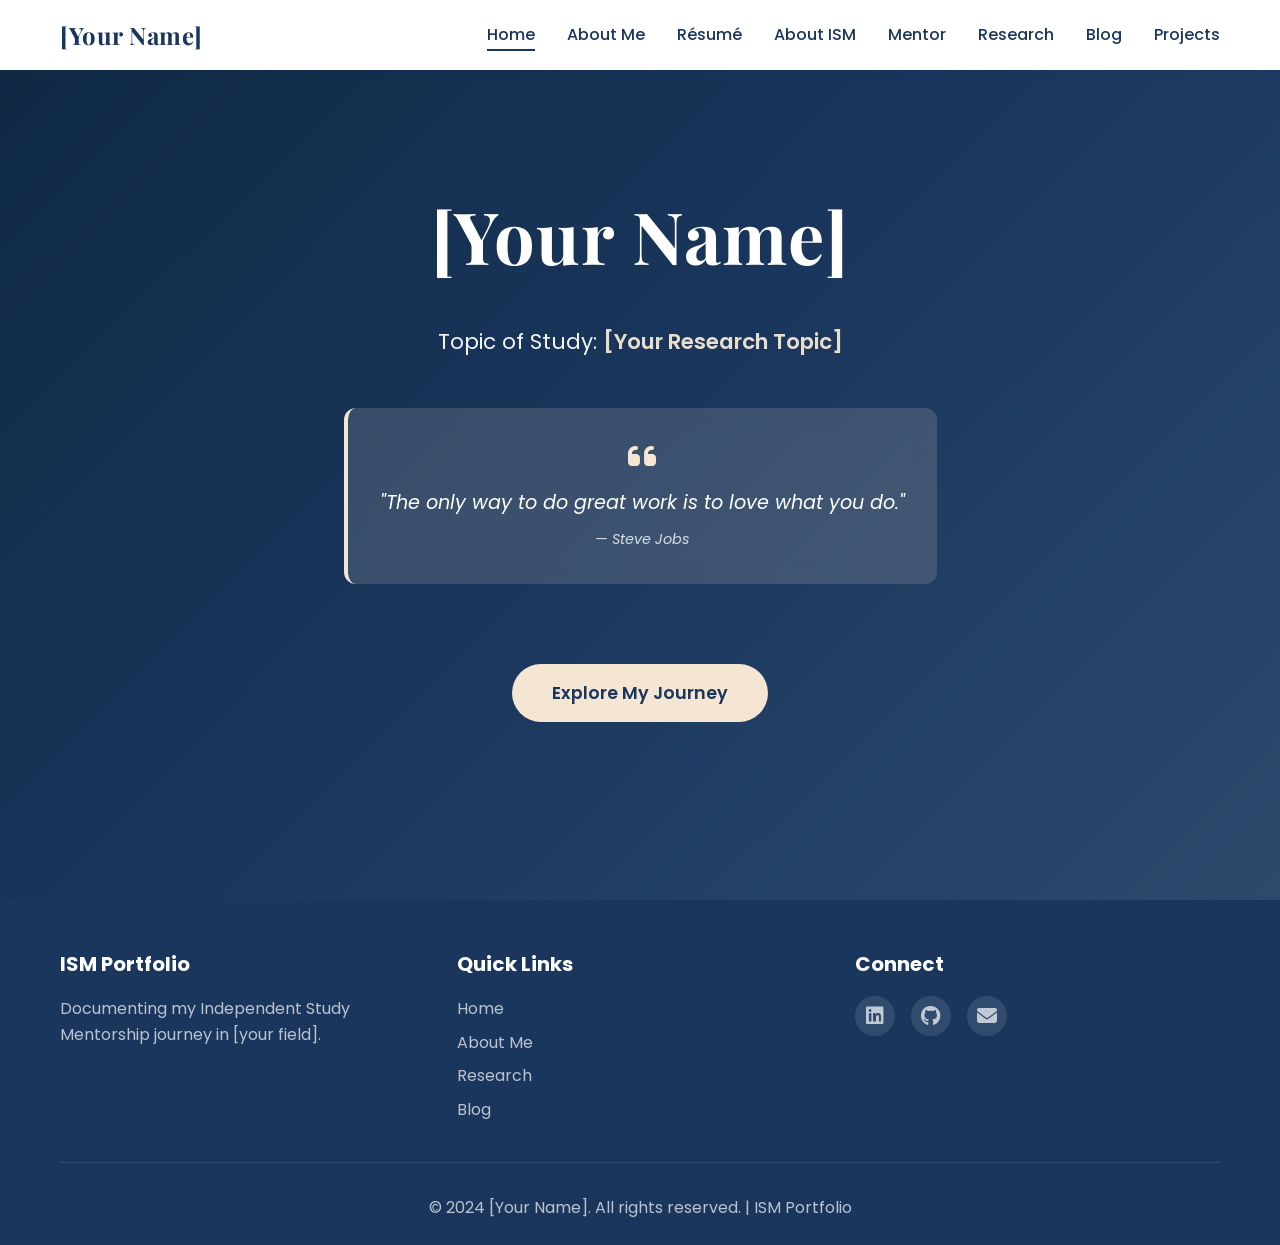
==== index.html @ ca0c2401 "Initial commit: ISM Portfolio website with multi-page navigation - 8 separate HTML pages (Home, Abou" ====
<!DOCTYPE html>
<html lang="en">
<head>
    <meta charset="UTF-8">
    <meta name="viewport" content="width=device-width, initial-scale=1.0">
    <title>Home | [Your Name]</title>
    <link rel="stylesheet" href="css/styles.css">
    <link rel="stylesheet" href="https://cdnjs.cloudflare.com/ajax/libs/font-awesome/6.4.0/css/all.min.css">
    <link href="https://fonts.googleapis.com/css2?family=Poppins:wght@300;400;500;600;700&family=Playfair+Display:wght@700&display=swap" rel="stylesheet">
</head>
<body>
    <!-- Navigation -->
    <nav class="navbar" id="navbar">
        <div class="nav-container">
            <div class="nav-brand">
                <a href="index.html" class="brand-name">[Your Name]</a>
            </div>
            <ul class="nav-menu" id="navMenu">
                <li><a href="index.html" class="nav-link active">Home</a></li>
                <li><a href="about.html" class="nav-link">About Me</a></li>
                <li><a href="resume.html" class="nav-link">Résumé</a></li>
                <li><a href="ism.html" class="nav-link">About ISM</a></li>
                <li><a href="mentor.html" class="nav-link">Mentor</a></li>
                <li><a href="research.html" class="nav-link">Research</a></li>
                <li><a href="blog.html" class="nav-link">Blog</a></li>
                <li><a href="projects.html" class="nav-link">Projects</a></li>
            </ul>
            <div class="hamburger" id="hamburger">
                <span></span>
                <span></span>
                <span></span>
            </div>
        </div>
    </nav>

    <!-- HOME Section -->
    <section id="home" class="section hero-section">
        <div class="container">
            <div class="hero-content">
                <h1 class="hero-title">[Your Name]</h1>
                <p class="hero-topic">Topic of Study: <span class="highlight">[Your Research Topic]</span></p>
                <blockquote class="hero-quote">
                    <i class="fas fa-quote-left quote-icon"></i>
                    <p>"The only way to do great work is to love what you do."</p>
                    <cite>— Steve Jobs</cite>
                </blockquote>
                <a href="about.html" class="cta-button">Explore My Journey</a>
            </div>
        </div>
    </section>

    <!-- Footer -->
    <footer class="footer">
        <div class="container">
            <div class="footer-content">
                <div class="footer-section">
                    <h4>ISM Portfolio</h4>
                    <p>Documenting my Independent Study Mentorship journey in [your field].</p>
                </div>
                <div class="footer-section">
                    <h4>Quick Links</h4>
                    <ul>
                        <li><a href="index.html">Home</a></li>
                        <li><a href="about.html">About Me</a></li>
                        <li><a href="research.html">Research</a></li>
                        <li><a href="blog.html">Blog</a></li>
                    </ul>
                </div>
                <div class="footer-section">
                    <h4>Connect</h4>
                    <div class="social-links">
                        <a href="#"><i class="fab fa-linkedin"></i></a>
                        <a href="#"><i class="fab fa-github"></i></a>
                        <a href="mailto:your.email@example.com"><i class="fas fa-envelope"></i></a>
                    </div>
                </div>
            </div>
            <div class="footer-bottom">
                <p>&copy; 2024 [Your Name]. All rights reserved. | ISM Portfolio</p>
            </div>
        </div>
    </footer>

    <script src="js/main.js"></script>
</body>
</html>
---- css/styles.css ----
/* ===========================
   GLOBAL STYLES & RESET
   =========================== */
* {
    margin: 0;
    padding: 0;
    box-sizing: border-box;
}

:root {
    --primary-color: #1a365d;
    --secondary-color: #0f2942;
    --accent-color: #f5e6d3;
    --accent-dark: #d4b896;
    --text-dark: #1a365d;
    --text-light: #5a6d7f;
    --bg-light: #faf8f5;
    --bg-white: #ffffff;
    --bg-cream: #f5e6d3;
    --border-color: #e8dcc8;
    --success-color: #2d5f4f;
    --warning-color: #d4b896;
    --danger-color: #8b4446;
    --shadow-sm: 0 1px 2px rgba(26, 54, 93, 0.05);
    --shadow-md: 0 4px 6px rgba(26, 54, 93, 0.08);
    --shadow-lg: 0 10px 15px rgba(26, 54, 93, 0.1);
    --shadow-xl: 0 20px 25px rgba(26, 54, 93, 0.12);
}

html {
    scroll-behavior: smooth;
}

body {
    font-family: 'Poppins', sans-serif;
    color: var(--text-dark);
    line-height: 1.6;
    background-color: var(--bg-white);
}

.container {
    max-width: 1200px;
    margin: 0 auto;
    padding: 0 20px;
}

.section {
    padding: 80px 0;
}

.section-title {
    font-family: 'Playfair Display', serif;
    font-size: 2.5rem;
    font-weight: 700;
    text-align: center;
    margin-bottom: 1rem;
    color: var(--text-dark);
}

.section-subtitle {
    text-align: center;
    color: var(--text-light);
    font-size: 1.1rem;
    margin-bottom: 3rem;
}

/* ===========================
   NAVIGATION BAR
   =========================== */
.navbar {
    position: fixed;
    top: 0;
    left: 0;
    width: 100%;
    background: var(--bg-white);
    box-shadow: var(--shadow-md);
    z-index: 1000;
    transition: all 0.3s ease;
}

.nav-container {
    max-width: 1200px;
    margin: 0 auto;
    padding: 1rem 20px;
    display: flex;
    justify-content: space-between;
    align-items: center;
}

.nav-brand {
    display: flex;
    align-items: center;
    gap: 12px;
}

.brand-name {
    font-family: 'Playfair Display', serif;
    font-weight: 700;
    font-size: 1.5rem;
    color: var(--primary-color);
    letter-spacing: 0.5px;
    text-decoration: none;
    transition: opacity 0.3s ease;
}

.brand-name:hover {
    opacity: 0.8;
}

/* Page sections (for multi-page layout) */
.page-section {
    min-height: calc(100vh - 140px);
    padding-top: 120px;
}

.logo-placeholder {
    width: 40px;
    height: 40px;
    background: linear-gradient(135deg, var(--primary-color), var(--secondary-color));
    border-radius: 8px;
    display: flex;
    align-items: center;
    justify-content: center;
    color: white;
    font-size: 1.5rem;
}

.nav-menu {
    display: flex;
    list-style: none;
    gap: 2rem;
}

.nav-link {
    text-decoration: none;
    color: var(--text-dark);
    font-weight: 500;
    transition: color 0.3s ease;
    position: relative;
}

.nav-link:hover,
.nav-link.active {
    color: var(--primary-color);
}

.nav-link::after {
    content: '';
    position: absolute;
    bottom: -5px;
    left: 0;
    width: 0;
    height: 2px;
    background: var(--primary-color);
    transition: width 0.3s ease;
}

.nav-link:hover::after,
.nav-link.active::after {
    width: 100%;
}

.hamburger {
    display: none;
    flex-direction: column;
    cursor: pointer;
    gap: 5px;
}

.hamburger span {
    width: 25px;
    height: 3px;
    background: var(--text-dark);
    transition: all 0.3s ease;
}

/* ===========================
   HOME / HERO SECTION
   =========================== */
.hero-section {
    min-height: 100vh;
    display: flex;
    align-items: center;
    background: linear-gradient(135deg, #0f2942 0%, #1a365d 50%, #2d4a6d 100%);
    color: white;
    padding-top: 80px;
}

.hero-content {
    text-align: center;
    max-width: 800px;
    margin: 0 auto;
}

.hero-title {
    font-family: 'Playfair Display', serif;
    font-size: 4.5rem;
    font-weight: 700;
    margin-bottom: 2rem;
    animation: fadeInUp 0.8s ease;
    letter-spacing: 1px;
}

.hero-subtitle {
    font-size: 1.75rem;
    font-weight: 300;
    margin-bottom: 1.5rem;
    opacity: 0.95;
    animation: fadeInUp 0.8s ease 0.2s backwards;
}

.hero-topic {
    font-size: 1.35rem;
    margin-bottom: 2.5rem;
    opacity: 0.95;
    animation: fadeInUp 0.8s ease 0.2s backwards;
}

.highlight {
    font-weight: 600;
    color: var(--accent-color);
}

.hero-quote {
    background: rgba(245, 230, 211, 0.15);
    backdrop-filter: blur(10px);
    padding: 2rem;
    border-radius: 12px;
    margin: 3rem auto;
    max-width: 600px;
    border-left: 4px solid var(--accent-color);
    animation: fadeInUp 0.8s ease 0.4s backwards;
}

.quote-icon {
    font-size: 2rem;
    color: var(--accent-color);
    margin-bottom: 1rem;
}

.hero-quote p {
    font-size: 1.2rem;
    font-style: italic;
    margin-bottom: 0.5rem;
}

.hero-quote cite {
    font-size: 0.9rem;
    opacity: 0.8;
}

.cta-button {
    display: inline-block;
    padding: 15px 40px;
    background: var(--accent-color);
    color: var(--primary-color);
    text-decoration: none;
    border-radius: 50px;
    font-weight: 600;
    font-size: 1.1rem;
    transition: all 0.3s ease;
    margin-top: 2rem;
    animation: fadeInUp 0.8s ease 0.5s backwards;
}

.cta-button:hover {
    transform: translateY(-3px);
    box-shadow: 0 10px 20px rgba(245, 230, 211, 0.3);
    background: var(--accent-dark);
}

@keyframes fadeInUp {
    from {
        opacity: 0;
        transform: translateY(30px);
    }
    to {
        opacity: 1;
        transform: translateY(0);
    }
}

/* ===========================
   ABOUT ME SECTION
   =========================== */
.about-section {
    background: var(--bg-light);
}

.about-content {
    display: grid;
    grid-template-columns: 1fr 2fr;
    gap: 3rem;
    margin-top: 3rem;
}

.headshot-container {
    display: flex;
    justify-content: center;
}

.headshot-placeholder {
    width: 250px;
    height: 250px;
    border-radius: 50%;
    background: linear-gradient(135deg, var(--primary-color), var(--secondary-color));
    display: flex;
    flex-direction: column;
    align-items: center;
    justify-content: center;
    color: white;
    box-shadow: var(--shadow-lg);
}

.headshot-placeholder i {
    font-size: 6rem;
    margin-bottom: 0.5rem;
}

.headshot-placeholder span {
    font-size: 0.9rem;
    opacity: 0.9;
}

.about-text h3 {
    color: var(--primary-color);
    margin-bottom: 1rem;
    font-size: 1.5rem;
}

.about-text p {
    color: var(--text-light);
    line-height: 1.8;
    margin-bottom: 1.5rem;
}

.mission-statement,
.contact-info {
    background: var(--bg-white);
    padding: 1.5rem;
    border-radius: 12px;
    margin-top: 2rem;
    box-shadow: var(--shadow-sm);
}

.mission-statement h4,
.contact-info h4 {
    color: var(--text-dark);
    margin-bottom: 1rem;
    display: flex;
    align-items: center;
    gap: 0.5rem;
}

.mission-statement h4 i,
.contact-info h4 i {
    color: var(--primary-color);
}

.mission-statement p {
    font-style: italic;
    color: var(--text-dark);
    font-weight: 500;
}

.contact-info ul {
    list-style: none;
}

.contact-info ul li {
    padding: 0.5rem 0;
    display: flex;
    align-items: center;
    gap: 1rem;
}

.contact-info ul li i {
    color: var(--primary-color);
    width: 20px;
}

.contact-info a {
    color: var(--primary-color);
    text-decoration: none;
}

.contact-info a:hover {
    text-decoration: underline;
}

/* ===========================
   RÉSUMÉ SECTION
   =========================== */
.resume-section {
    background: var(--bg-white);
}

.resume-content {
    display: grid;
    grid-template-columns: 1fr 1fr;
    gap: 2rem;
    margin-top: 3rem;
}

.resume-preview {
    display: flex;
    align-items: center;
    justify-content: center;
}

.resume-placeholder {
    width: 100%;
    max-width: 400px;
    aspect-ratio: 8.5/11;
    background: var(--bg-light);
    border: 2px dashed var(--border-color);
    border-radius: 12px;
    display: flex;
    flex-direction: column;
    align-items: center;
    justify-content: center;
    color: var(--text-light);
}

.resume-placeholder i {
    font-size: 5rem;
    margin-bottom: 1rem;
    color: var(--primary-color);
}

.resume-placeholder p {
    font-size: 1.25rem;
    font-weight: 600;
    margin-bottom: 0.5rem;
}

.resume-download {
    display: flex;
    flex-direction: column;
    justify-content: center;
}

.resume-download h3 {
    color: var(--text-dark);
    margin-bottom: 1.5rem;
    font-size: 1.5rem;
}

.download-buttons {
    display: flex;
    flex-direction: column;
    gap: 1rem;
    margin-bottom: 1.5rem;
}

.download-btn {
    display: flex;
    align-items: center;
    gap: 1rem;
    padding: 1rem 1.5rem;
    border-radius: 8px;
    text-decoration: none;
    font-weight: 600;
    transition: all 0.3s ease;
}

.pdf-btn {
    background: var(--danger-color);
    color: white;
}

.pdf-btn:hover {
    background: #6d3335;
    transform: translateY(-2px);
    box-shadow: var(--shadow-md);
}

.gdoc-btn {
    background: var(--primary-color);
    color: white;
}

.gdoc-btn:hover {
    background: var(--secondary-color);
    transform: translateY(-2px);
    box-shadow: var(--shadow-md);
}

.download-note {
    color: var(--text-light);
    font-size: 0.9rem;
    display: flex;
    align-items: center;
    gap: 0.5rem;
}

.resume-highlights {
    grid-column: 1 / -1;
    margin-top: 2rem;
}

.resume-highlights h3 {
    color: var(--text-dark);
    margin-bottom: 1.5rem;
    font-size: 1.5rem;
}

.highlights-grid {
    display: grid;
    grid-template-columns: repeat(3, 1fr);
    gap: 2rem;
}

.highlight-item {
    background: var(--bg-light);
    padding: 2rem;
    border-radius: 12px;
    text-align: center;
    transition: all 0.3s ease;
}

.highlight-item:hover {
    transform: translateY(-5px);
    box-shadow: var(--shadow-md);
}

.highlight-item i {
    font-size: 3rem;
    color: var(--primary-color);
    margin-bottom: 1rem;
}

.highlight-item h4 {
    color: var(--text-dark);
    margin-bottom: 0.5rem;
}

.highlight-item p {
    color: var(--text-light);
}

/* ===========================
   ABOUT ISM SECTION
   =========================== */
.ism-section {
    background: var(--bg-light);
}

.ism-intro {
    max-width: 800px;
    margin: 0 auto 3rem;
    text-align: center;
}

.lead {
    font-size: 1.25rem;
    color: var(--text-light);
    line-height: 1.8;
}

.ism-details {
    display: grid;
    grid-template-columns: repeat(2, 1fr);
    gap: 2rem;
}

.ism-card {
    background: var(--bg-white);
    padding: 2rem;
    border-radius: 12px;
    box-shadow: var(--shadow-sm);
    transition: all 0.3s ease;
}

.ism-card:hover {
    transform: translateY(-5px);
    box-shadow: var(--shadow-lg);
}

.card-icon {
    width: 60px;
    height: 60px;
    background: linear-gradient(135deg, var(--primary-color), var(--secondary-color));
    border-radius: 12px;
    display: flex;
    align-items: center;
    justify-content: center;
    color: white;
    font-size: 1.75rem;
    margin-bottom: 1.5rem;
}

.ism-card h3 {
    color: var(--text-dark);
    margin-bottom: 1rem;
    font-size: 1.5rem;
}

.ism-card p {
    color: var(--text-light);
    line-height: 1.8;
}

/* ===========================
   MENTOR BIO SECTION
   =========================== */
.mentor-section {
    background: var(--bg-white);
}

.mentor-content {
    position: relative;
    margin-top: 3rem;
}

.coming-soon-badge {
    display: inline-flex;
    align-items: center;
    gap: 0.5rem;
    background: var(--accent-color);
    color: var(--primary-color);
    padding: 0.75rem 1.5rem;
    border-radius: 50px;
    font-weight: 600;
    margin-bottom: 2rem;
}

.mentor-placeholder {
    display: grid;
    grid-template-columns: 1fr 2fr;
    gap: 3rem;
    background: var(--bg-light);
    padding: 3rem;
    border-radius: 12px;
}

.mentor-image-placeholder {
    width: 250px;
    height: 250px;
    border-radius: 12px;
    background: linear-gradient(135deg, var(--primary-color), var(--secondary-color));
    display: flex;
    flex-direction: column;
    align-items: center;
    justify-content: center;
    color: white;
    box-shadow: var(--shadow-lg);
}

.mentor-image-placeholder i {
    font-size: 6rem;
    margin-bottom: 0.5rem;
}

.mentor-info-placeholder h3 {
    font-size: 2rem;
    color: var(--text-dark);
    margin-bottom: 0.5rem;
}

.mentor-title {
    font-size: 1.25rem;
    color: var(--primary-color);
    font-weight: 600;
    margin-bottom: 0.25rem;
}

.mentor-company {
    color: var(--text-light);
    margin-bottom: 2rem;
}

.mentor-bio {
    margin-bottom: 2rem;
}

.mentor-bio p {
    color: var(--text-light);
    line-height: 1.8;
}

.mentor-expertise h4 {
    color: var(--text-dark);
    margin-bottom: 1rem;
}

.mentor-expertise ul {
    list-style: none;
    padding-left: 0;
}

.mentor-expertise ul li {
    color: var(--text-light);
    padding: 0.5rem 0;
    padding-left: 1.5rem;
    position: relative;
}

.mentor-expertise ul li::before {
    content: '•';
    color: var(--primary-color);
    font-size: 1.5rem;
    position: absolute;
    left: 0;
}

/* ===========================
   RESEARCH SECTION
   =========================== */
.research-section {
    background: var(--bg-light);
}

.research-grid {
    display: grid;
    grid-template-columns: repeat(2, 1fr);
    gap: 2rem;
    margin-top: 3rem;
}

.research-card {
    background: var(--bg-white);
    border-radius: 12px;
    overflow: hidden;
    box-shadow: var(--shadow-md);
    transition: all 0.3s ease;
}

.research-card:hover {
    transform: translateY(-5px);
    box-shadow: var(--shadow-xl);
}

.card-header {
    padding: 2rem;
    color: white;
    display: flex;
    align-items: center;
    gap: 1rem;
}

.card-header i {
    font-size: 2rem;
}

.card-header h3 {
    font-size: 1.5rem;
    margin: 0;
}

.research-header {
    background: linear-gradient(135deg, #1a365d, #2d4a6d);
}

.interviews-header {
    background: linear-gradient(135deg, #2d4a6d, #3f5c7a);
}

.visits-header {
    background: linear-gradient(135deg, #0f2942, #1a365d);
}

.observations-header {
    background: linear-gradient(135deg, #3f5c7a, #516d89);
}

.card-body {
    padding: 2rem;
}

.card-body p {
    color: var(--text-light);
    margin-bottom: 1.5rem;
    line-height: 1.6;
}

.assessment-count {
    display: flex;
    align-items: baseline;
    gap: 0.5rem;
    margin-bottom: 1.5rem;
}

.assessment-count .count {
    font-size: 3rem;
    font-weight: 700;
    color: var(--primary-color);
}

.assessment-count .label {
    color: var(--text-light);
    font-size: 1rem;
}

.view-btn {
    width: 100%;
    padding: 0.75rem 1.5rem;
    background: var(--primary-color);
    color: white;
    border: none;
    border-radius: 8px;
    font-weight: 600;
    cursor: pointer;
    transition: all 0.3s ease;
}

.view-btn:hover {
    background: var(--secondary-color);
    transform: translateY(-2px);
}

/* ===========================
   BLOG SECTION
   =========================== */
.blog-section {
    background: var(--bg-white);
}

.blog-feed {
    max-width: 900px;
    margin: 0 auto;
}

.blog-entry {
    background: var(--bg-light);
    padding: 2rem;
    border-radius: 12px;
    margin-bottom: 2rem;
    box-shadow: var(--shadow-sm);
    transition: all 0.3s ease;
}

.blog-entry:hover {
    box-shadow: var(--shadow-md);
    transform: translateY(-3px);
}

.blog-meta {
    display: flex;
    gap: 1.5rem;
    margin-bottom: 1rem;
}

.blog-date,
.blog-category {
    display: flex;
    align-items: center;
    gap: 0.5rem;
    color: var(--text-light);
    font-size: 0.9rem;
}

.blog-category {
    color: var(--primary-color);
    background: var(--bg-cream);
    padding: 0.25rem 0.75rem;
    border-radius: 50px;
}

.blog-title {
    font-size: 1.75rem;
    color: var(--text-dark);
    margin-bottom: 1rem;
    font-weight: 600;
}

.blog-excerpt p {
    color: var(--text-light);
    line-height: 1.8;
    margin-bottom: 1.5rem;
}

.read-more {
    display: inline-flex;
    align-items: center;
    gap: 0.5rem;
    color: var(--primary-color);
    font-weight: 600;
    text-decoration: none;
    transition: all 0.3s ease;
}

.read-more:hover {
    gap: 1rem;
}

.blog-placeholder {
    background: var(--bg-light);
    padding: 3rem;
    border-radius: 12px;
    border: 2px dashed var(--border-color);
    text-align: center;
    color: var(--text-light);
}

.blog-placeholder i {
    font-size: 3rem;
    color: var(--primary-color);
    margin-bottom: 1rem;
}

/* ===========================
   PROJECTS SECTION
   =========================== */
.projects-section {
    background: var(--bg-light);
}

.project-subsection {
    margin-bottom: 4rem;
}

.subsection-header {
    display: flex;
    align-items: center;
    gap: 1rem;
    margin-bottom: 1rem;
}

.subsection-header i {
    font-size: 2rem;
    color: var(--primary-color);
}

.subsection-header h3 {
    font-size: 2rem;
    color: var(--text-dark);
}

.subsection-description {
    color: var(--text-light);
    font-size: 1.1rem;
    margin-bottom: 2rem;
    max-width: 800px;
}

.projects-grid {
    display: grid;
    grid-template-columns: repeat(2, 1fr);
    gap: 2rem;
}

.project-card {
    background: var(--bg-white);
    border-radius: 12px;
    overflow: hidden;
    box-shadow: var(--shadow-md);
    transition: all 0.3s ease;
}

.project-card:hover {
    transform: translateY(-5px);
    box-shadow: var(--shadow-xl);
}

.project-image-placeholder {
    height: 200px;
    background: linear-gradient(135deg, var(--primary-color), var(--secondary-color));
    display: flex;
    flex-direction: column;
    align-items: center;
    justify-content: center;
    color: white;
}

.project-image-placeholder i {
    font-size: 4rem;
    margin-bottom: 0.5rem;
}

.project-content {
    padding: 2rem;
}

.project-content h4 {
    color: var(--text-dark);
    font-size: 1.5rem;
    margin-bottom: 1rem;
}

.project-content p {
    color: var(--text-light);
    line-height: 1.8;
    margin-bottom: 1.5rem;
}

.project-tags {
    display: flex;
    gap: 0.5rem;
    flex-wrap: wrap;
    margin-bottom: 1.5rem;
}

.tag {
    background: var(--accent-color);
    color: var(--primary-color);
    padding: 0.25rem 0.75rem;
    border-radius: 50px;
    font-size: 0.85rem;
    font-weight: 500;
}

.project-link {
    display: inline-flex;
    align-items: center;
    gap: 0.5rem;
    color: var(--primary-color);
    text-decoration: none;
    font-weight: 600;
    transition: all 0.3s ease;
}

.project-link:hover {
    gap: 1rem;
}

.placeholder-card {
    display: flex;
    align-items: center;
    justify-content: center;
    border: 2px dashed var(--border-color);
    background: var(--bg-light);
}

.placeholder-content {
    text-align: center;
    color: var(--text-light);
    padding: 2rem;
}

.placeholder-content i {
    font-size: 4rem;
    color: var(--primary-color);
    margin-bottom: 1rem;
}

.final-product-container {
    max-width: 800px;
    margin: 0 auto;
}

.final-product-card {
    background: var(--bg-white);
    padding: 3rem;
    border-radius: 12px;
    box-shadow: var(--shadow-lg);
}

.product-icon {
    width: 80px;
    height: 80px;
    background: linear-gradient(135deg, var(--primary-color), var(--secondary-color));
    border-radius: 50%;
    display: flex;
    align-items: center;
    justify-content: center;
    color: white;
    font-size: 2.5rem;
    margin-bottom: 2rem;
}

.final-product-card h4 {
    font-size: 2rem;
    color: var(--text-dark);
    margin-bottom: 1rem;
}

.final-product-card > p {
    color: var(--text-light);
    line-height: 1.8;
    margin-bottom: 2rem;
}

.product-details {
    display: flex;
    gap: 2rem;
    margin-bottom: 2rem;
}

.detail-item {
    display: flex;
    align-items: center;
    gap: 0.75rem;
    color: var(--text-light);
}

.detail-item i {
    color: var(--primary-color);
    font-size: 1.25rem;
}

.product-components {
    background: var(--bg-light);
    padding: 2rem;
    border-radius: 8px;
    margin-bottom: 2rem;
}

.product-components h5 {
    color: var(--text-dark);
    margin-bottom: 1rem;
    font-size: 1.25rem;
}

.product-components ul {
    list-style: none;
}

.product-components ul li {
    padding: 0.5rem 0;
    color: var(--text-light);
    display: flex;
    align-items: center;
    gap: 0.75rem;
}

.product-components ul li i {
    color: var(--success-color);
}

.final-product-btn {
    width: 100%;
    padding: 1rem 2rem;
    background: var(--primary-color);
    color: white;
    border: none;
    border-radius: 8px;
    font-size: 1.1rem;
    font-weight: 600;
    cursor: pointer;
    transition: all 0.3s ease;
}

.final-product-btn:hover {
    background: var(--secondary-color);
    transform: translateY(-2px);
    box-shadow: var(--shadow-md);
}

/* ===========================
   FOOTER
   =========================== */
.footer {
    background: var(--text-dark);
    color: white;
    padding: 3rem 0 1.5rem;
}

.footer-content {
    display: grid;
    grid-template-columns: repeat(3, 1fr);
    gap: 2rem;
    margin-bottom: 2rem;
}

.footer-section h4 {
    margin-bottom: 1rem;
    font-size: 1.25rem;
}

.footer-section p {
    color: rgba(255, 255, 255, 0.7);
    line-height: 1.6;
}

.footer-section ul {
    list-style: none;
}

.footer-section ul li {
    margin-bottom: 0.5rem;
}

.footer-section a {
    color: rgba(255, 255, 255, 0.7);
    text-decoration: none;
    transition: color 0.3s ease;
}

.footer-section a:hover {
    color: white;
}

.social-links {
    display: flex;
    gap: 1rem;
}

.social-links a {
    width: 40px;
    height: 40px;
    background: rgba(255, 255, 255, 0.1);
    border-radius: 50%;
    display: flex;
    align-items: center;
    justify-content: center;
    font-size: 1.25rem;
    transition: all 0.3s ease;
}

.social-links a:hover {
    background: var(--primary-color);
    transform: translateY(-3px);
}

.footer-bottom {
    text-align: center;
    padding-top: 2rem;
    border-top: 1px solid rgba(255, 255, 255, 0.1);
    color: rgba(255, 255, 255, 0.7);
}

/* ===========================
   RESPONSIVE DESIGN
   =========================== */
@media (max-width: 968px) {
    .nav-menu {
        position: fixed;
        left: -100%;
        top: 70px;
        flex-direction: column;
        background-color: var(--bg-white);
        width: 100%;
        text-align: center;
        transition: 0.3s;
        box-shadow: var(--shadow-lg);
        padding: 2rem 0;
    }

    .nav-menu.active {
        left: 0;
    }

    .hamburger {
        display: flex;
    }

    .hero-title {
        font-size: 3rem;
    }

    .about-content {
        grid-template-columns: 1fr;
    }

    .resume-content {
        grid-template-columns: 1fr;
    }

    .highlights-grid {
        grid-template-columns: 1fr;
    }

    .ism-details {
        grid-template-columns: 1fr;
    }

    .mentor-placeholder {
        grid-template-columns: 1fr;
    }

    .research-grid {
        grid-template-columns: 1fr;
    }

    .projects-grid {
        grid-template-columns: 1fr;
    }

    .footer-content {
        grid-template-columns: 1fr;
        text-align: center;
    }

    .social-links {
        justify-content: center;
    }
}

@media (max-width: 480px) {
    .hero-title {
        font-size: 2.5rem;
    }

    .hero-subtitle {
        font-size: 1.25rem;
    }

    .section {
        padding: 60px 0;
    }

    .section-title {
        font-size: 2rem;
    }
}
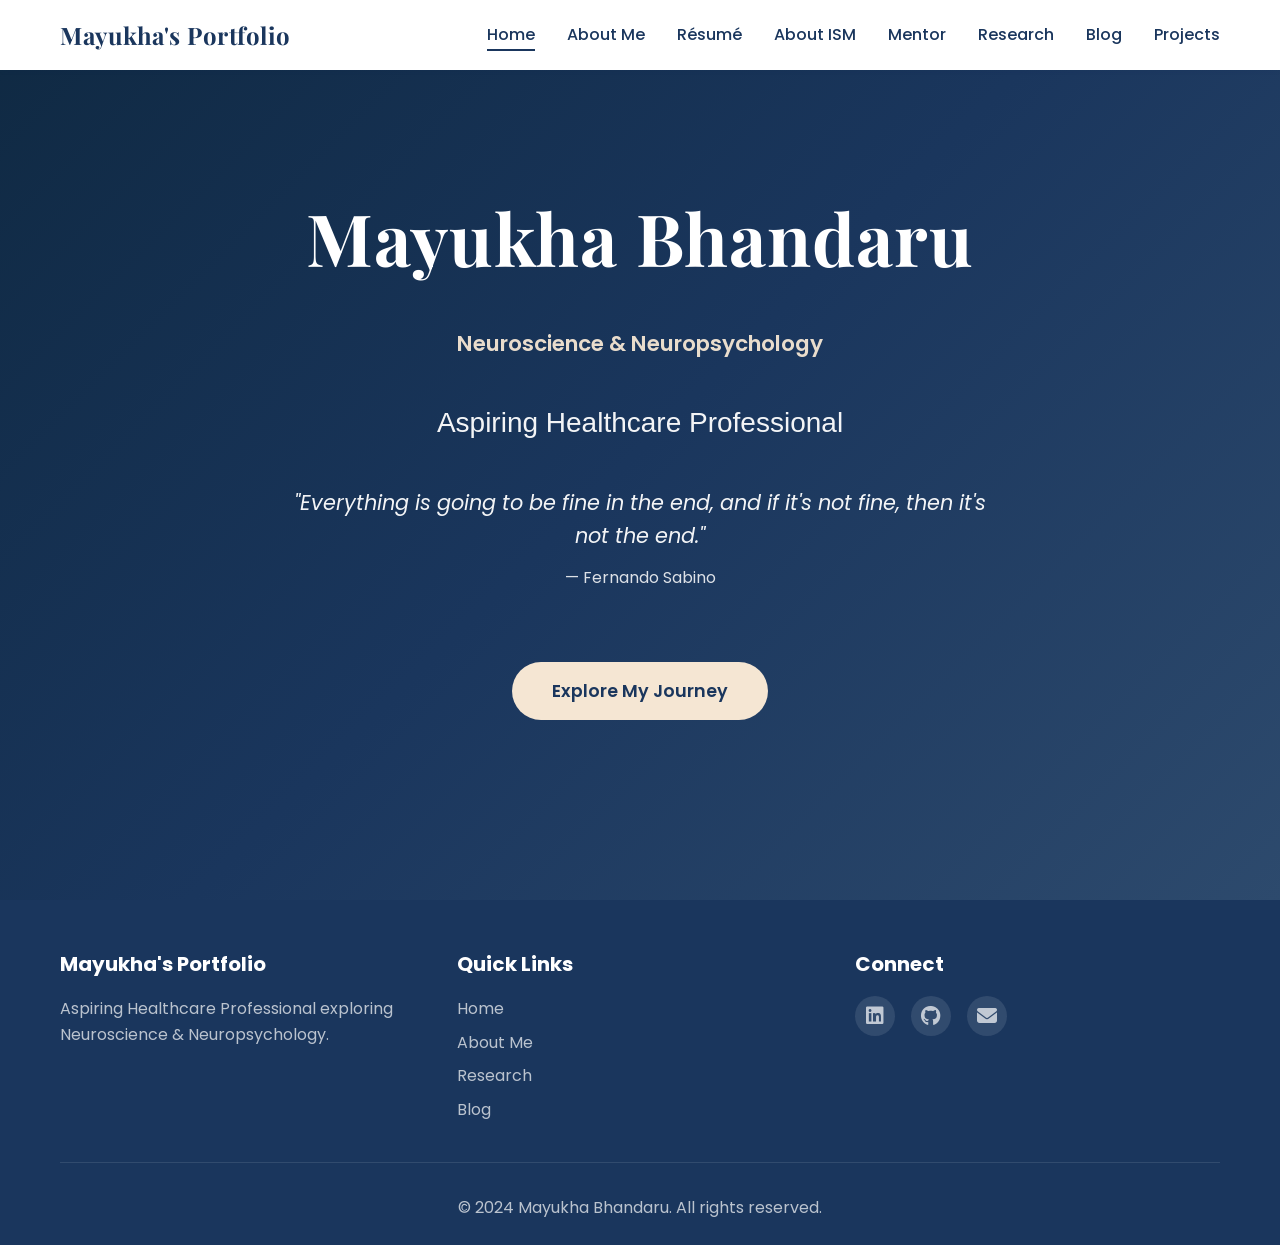
==== commit 65179130: "Personalize portfolio with Mayukha's information - Updated name to Mayukha Bhandaru across all pages" ====
--- a/index.html
+++ b/index.html
@@ -3,7 +3,7 @@
 <head>
     <meta charset="UTF-8">
     <meta name="viewport" content="width=device-width, initial-scale=1.0">
-    <title>Home | [Your Name]</title>
+    <title>Home | Mayukha Bhandaru</title>
     <link rel="stylesheet" href="css/styles.css">
     <link rel="stylesheet" href="https://cdnjs.cloudflare.com/ajax/libs/font-awesome/6.4.0/css/all.min.css">
     <link href="https://fonts.googleapis.com/css2?family=Poppins:wght@300;400;500;600;700&family=Playfair+Display:wght@700&display=swap" rel="stylesheet">
@@ -13,7 +13,7 @@
     <nav class="navbar" id="navbar">
         <div class="nav-container">
             <div class="nav-brand">
-                <a href="index.html" class="brand-name">[Your Name]</a>
+                <a href="index.html" class="brand-name">Mayukha's Portfolio</a>
             </div>
             <ul class="nav-menu" id="navMenu">
                 <li><a href="index.html" class="nav-link active">Home</a></li>
@@ -37,12 +37,12 @@
     <section id="home" class="section hero-section">
         <div class="container">
             <div class="hero-content">
-                <h1 class="hero-title">[Your Name]</h1>
-                <p class="hero-topic">Topic of Study: <span class="highlight">[Your Research Topic]</span></p>
-                <blockquote class="hero-quote">
-                    <i class="fas fa-quote-left quote-icon"></i>
-                    <p>"The only way to do great work is to love what you do."</p>
-                    <cite>— Steve Jobs</cite>
+                <h1 class="hero-title">Mayukha Bhandaru</h1>
+                <p class="hero-topic"><span class="highlight">Neuroscience & Neuropsychology</span></p>
+                <p class="hero-subtitle">Aspiring Healthcare Professional</p>
+                <blockquote class="hero-quote-simple">
+                    <p>"Everything is going to be fine in the end, and if it's not fine, then it's not the end."</p>
+                    <cite>— Fernando Sabino</cite>
                 </blockquote>
                 <a href="about.html" class="cta-button">Explore My Journey</a>
             </div>
@@ -54,8 +54,8 @@
         <div class="container">
             <div class="footer-content">
                 <div class="footer-section">
-                    <h4>ISM Portfolio</h4>
-                    <p>Documenting my Independent Study Mentorship journey in [your field].</p>
+                    <h4>Mayukha's Portfolio</h4>
+                    <p>Aspiring Healthcare Professional exploring Neuroscience & Neuropsychology.</p>
                 </div>
                 <div class="footer-section">
                     <h4>Quick Links</h4>
@@ -76,7 +76,7 @@
                 </div>
             </div>
             <div class="footer-bottom">
-                <p>&copy; 2024 [Your Name]. All rights reserved. | ISM Portfolio</p>
+                <p>&copy; 2024 Mayukha Bhandaru. All rights reserved.</p>
             </div>
         </div>
     </footer>
--- a/css/styles.css
+++ b/css/styles.css
@@ -232,6 +232,26 @@
     animation: fadeInUp 0.8s ease 0.4s backwards;
 }
 
+.hero-quote-simple {
+    margin: 2.5rem auto;
+    max-width: 700px;
+    animation: fadeInUp 0.8s ease 0.4s backwards;
+}
+
+.hero-quote-simple p {
+    font-size: 1.3rem;
+    font-style: italic;
+    margin-bottom: 0.75rem;
+    line-height: 1.6;
+    opacity: 0.95;
+}
+
+.hero-quote-simple cite {
+    font-size: 1rem;
+    opacity: 0.85;
+    font-style: normal;
+}
+
 .quote-icon {
     font-size: 2rem;
     color: var(--accent-color);
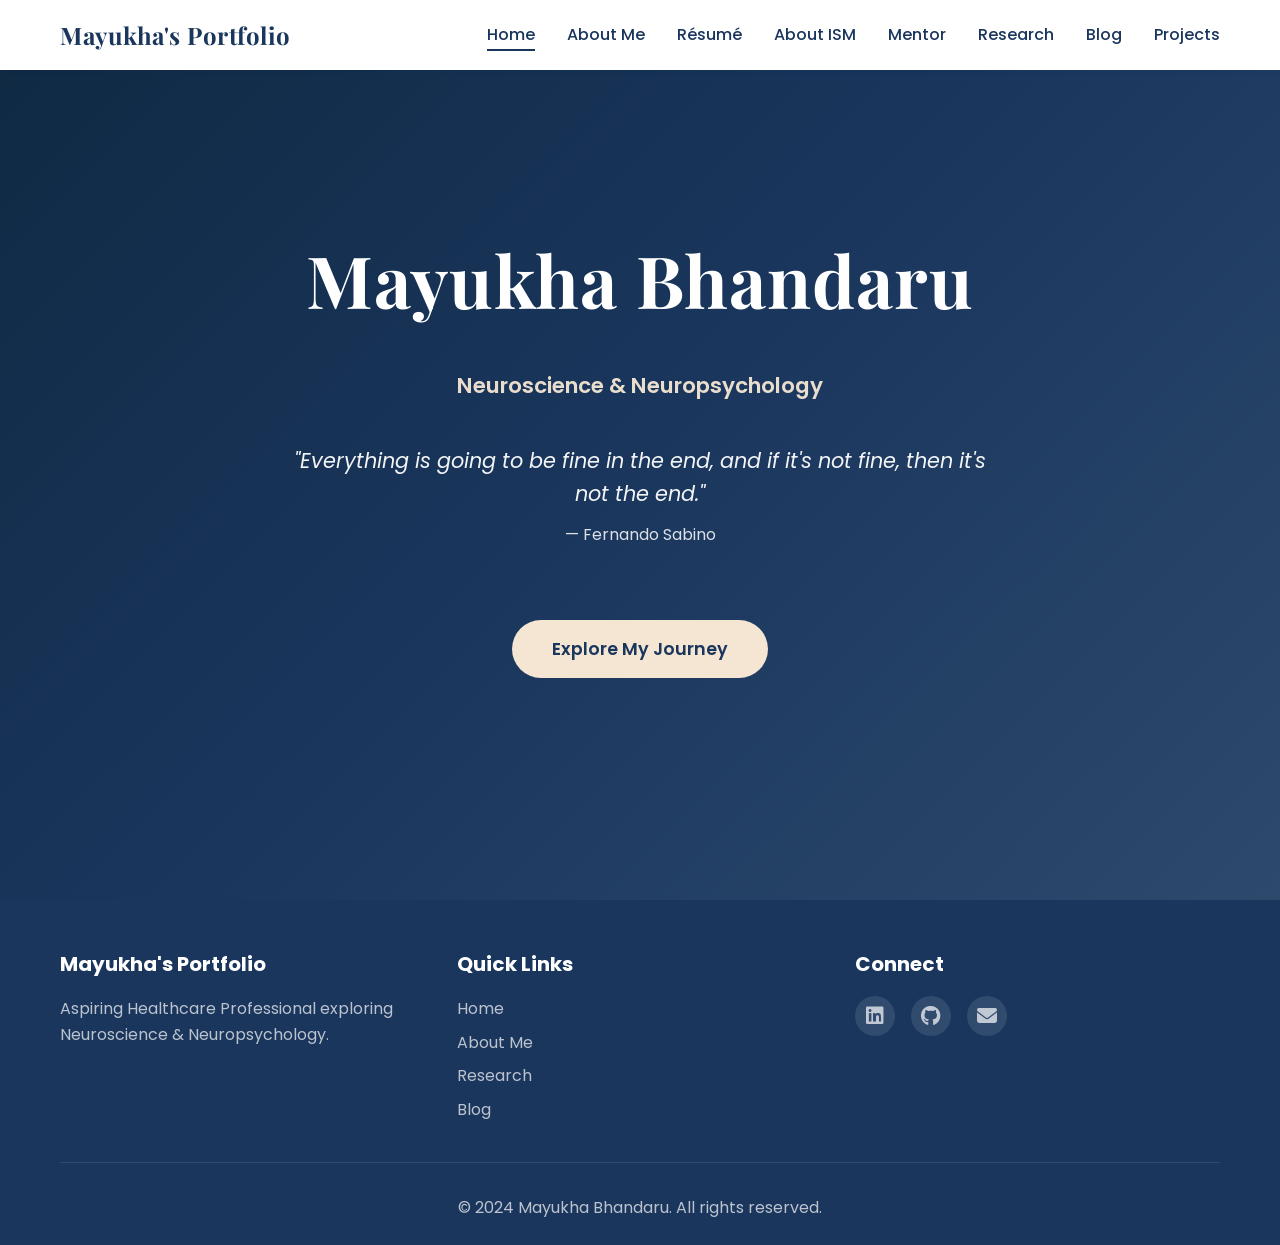
==== commit a0171f2f: "Remove subtitle from home page" ====
--- a/index.html
+++ b/index.html
@@ -39,7 +39,6 @@
             <div class="hero-content">
                 <h1 class="hero-title">Mayukha Bhandaru</h1>
                 <p class="hero-topic"><span class="highlight">Neuroscience & Neuropsychology</span></p>
-                <p class="hero-subtitle">Aspiring Healthcare Professional</p>
                 <blockquote class="hero-quote-simple">
                     <p>"Everything is going to be fine in the end, and if it's not fine, then it's not the end."</p>
                     <cite>— Fernando Sabino</cite>
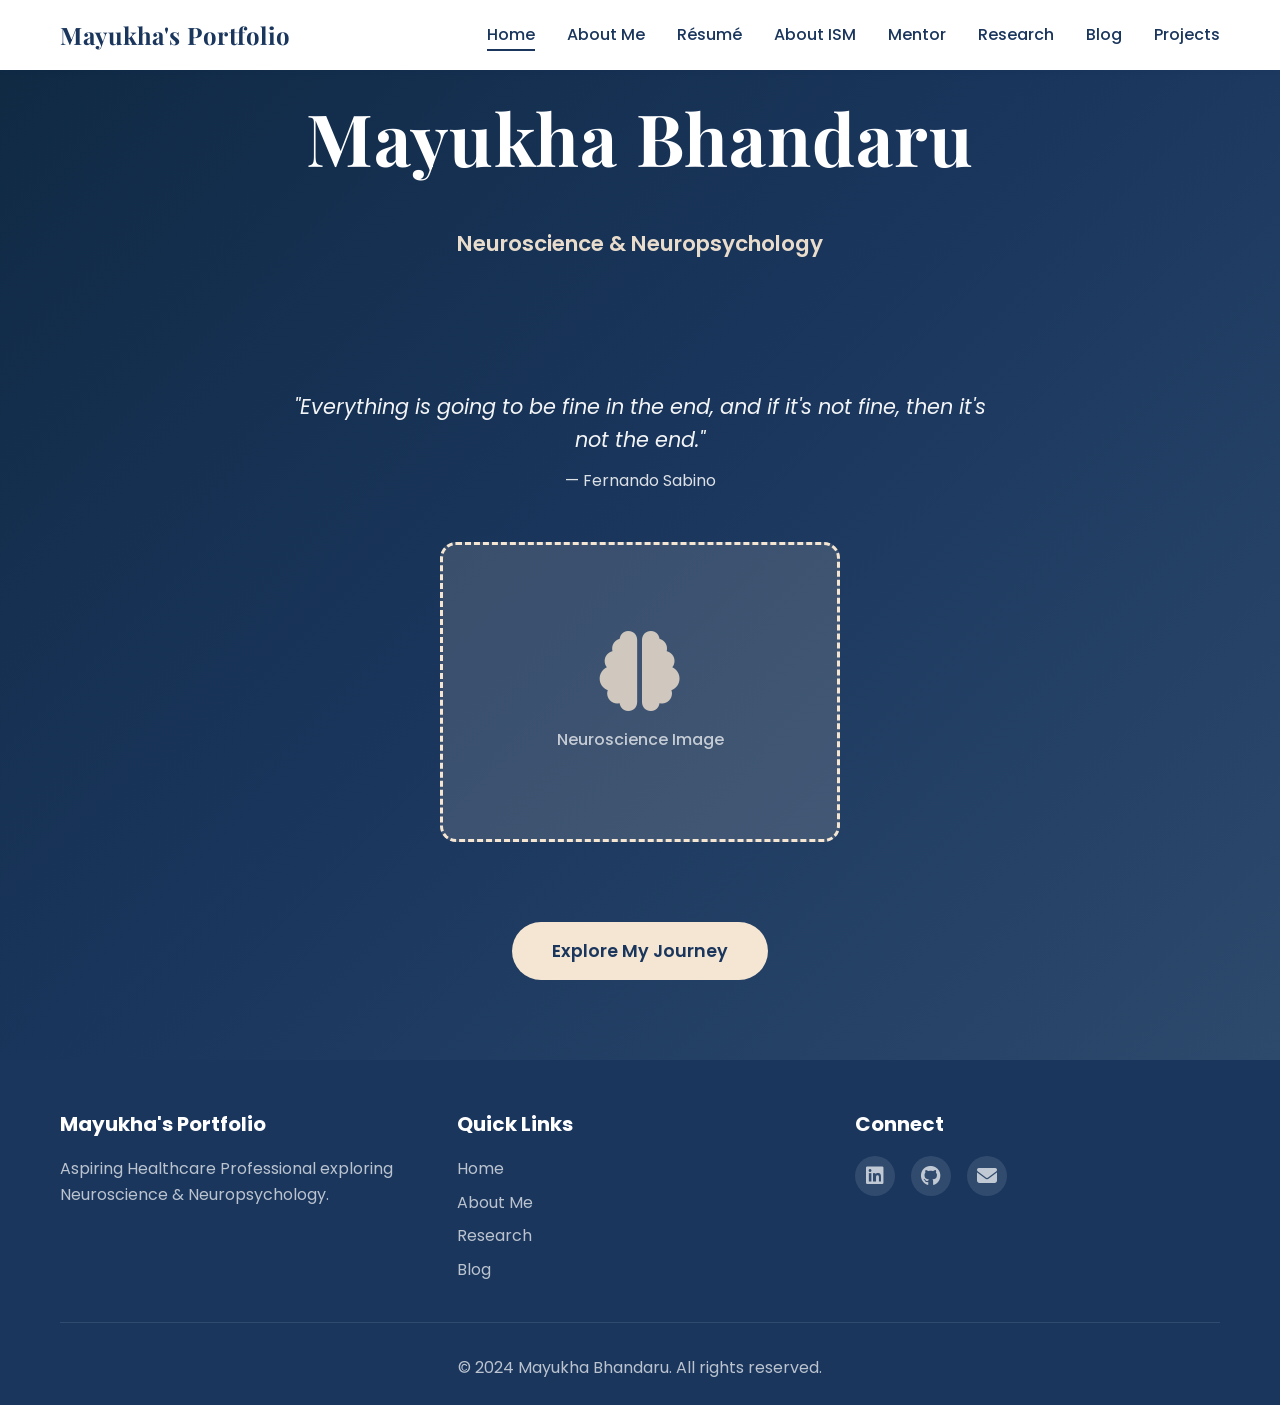
==== commit ad56af1f: "Add image placeholder for neuroscience field on homepage" ====
--- a/index.html
+++ b/index.html
@@ -43,6 +43,14 @@
                     <p>"Everything is going to be fine in the end, and if it's not fine, then it's not the end."</p>
                     <cite>— Fernando Sabino</cite>
                 </blockquote>
+
+                <div class="hero-image-container">
+                    <div class="hero-image-placeholder">
+                        <i class="fas fa-brain"></i>
+                        <span>Neuroscience Image</span>
+                    </div>
+                </div>
+
                 <a href="about.html" class="cta-button">Explore My Journey</a>
             </div>
         </div>
--- a/css/styles.css
+++ b/css/styles.css
@@ -233,7 +233,7 @@
 }
 
 .hero-quote-simple {
-    margin: 2.5rem auto;
+    margin: 8rem auto 2.5rem;
     max-width: 700px;
     animation: fadeInUp 0.8s ease 0.4s backwards;
 }
@@ -250,6 +250,43 @@
     font-size: 1rem;
     opacity: 0.85;
     font-style: normal;
+}
+
+.hero-image-container {
+    margin: 3rem auto;
+    animation: fadeInUp 0.8s ease 0.5s backwards;
+}
+
+.hero-image-placeholder {
+    width: 400px;
+    height: 300px;
+    margin: 0 auto;
+    background: rgba(245, 230, 211, 0.15);
+    border: 3px dashed var(--accent-color);
+    border-radius: 16px;
+    display: flex;
+    flex-direction: column;
+    align-items: center;
+    justify-content: center;
+    transition: all 0.3s ease;
+}
+
+.hero-image-placeholder:hover {
+    background: rgba(245, 230, 211, 0.25);
+    transform: translateY(-5px);
+}
+
+.hero-image-placeholder i {
+    font-size: 5rem;
+    color: var(--accent-color);
+    margin-bottom: 1rem;
+    opacity: 0.8;
+}
+
+.hero-image-placeholder span {
+    color: rgba(255, 255, 255, 0.7);
+    font-size: 1rem;
+    font-weight: 500;
 }
 
 .quote-icon {
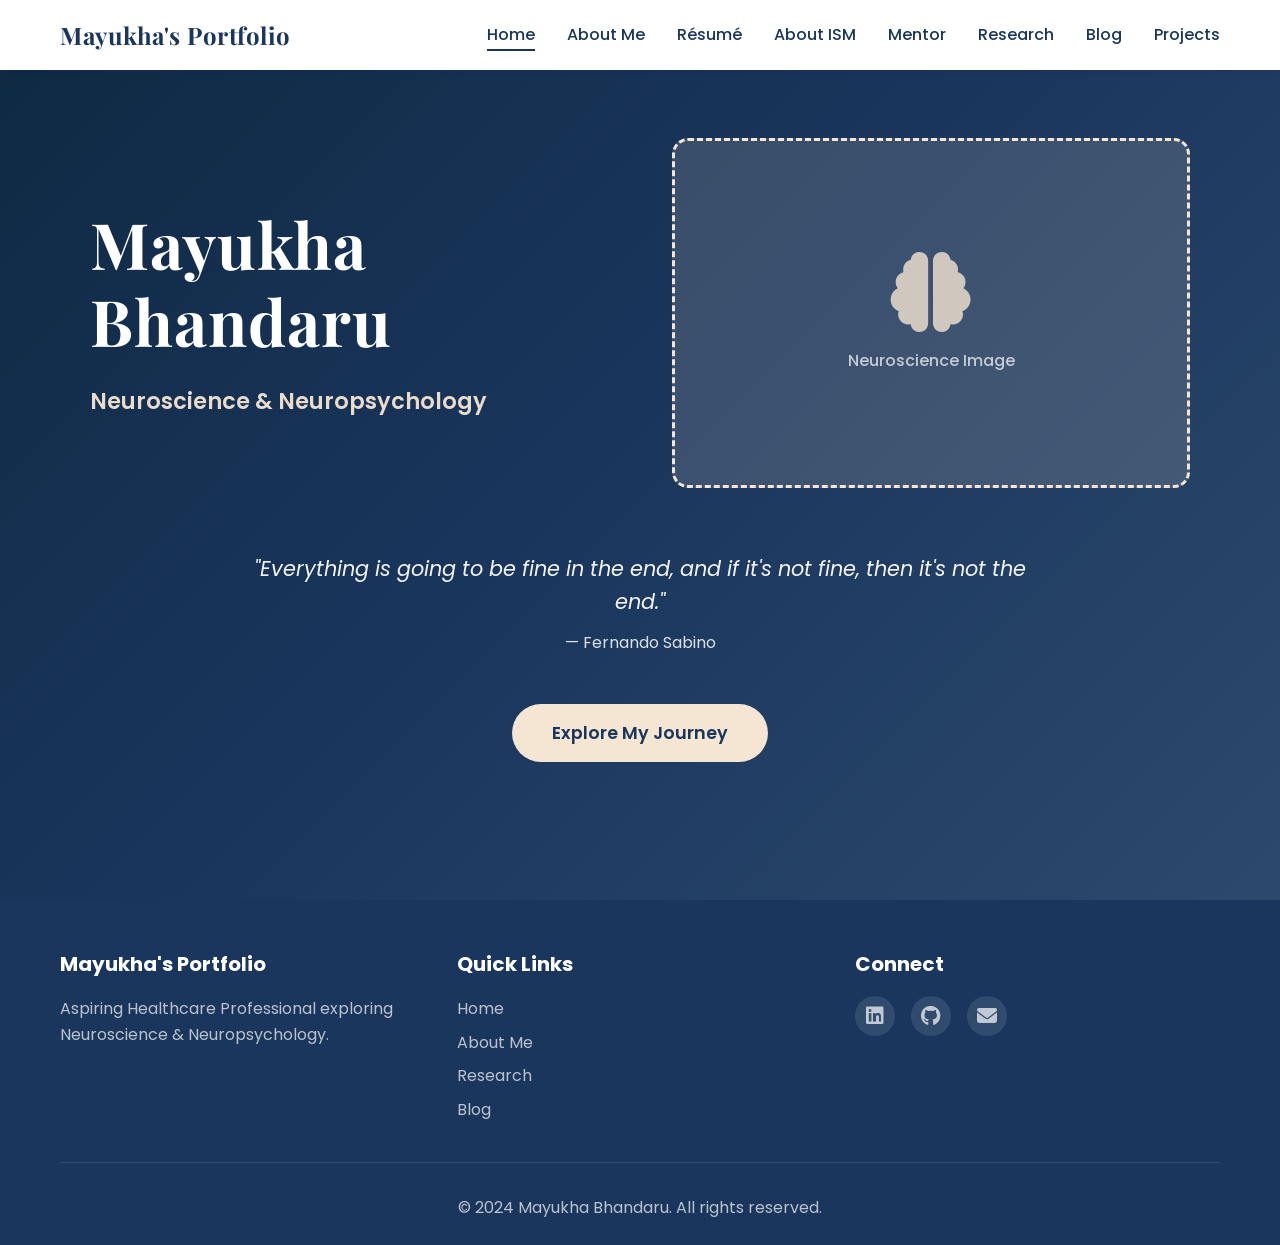
==== commit 68dc2cc5: "Redesign homepage with two-column layout: text left, image right, quote below" ====
--- a/index.html
+++ b/index.html
@@ -37,19 +37,26 @@
     <section id="home" class="section hero-section">
         <div class="container">
             <div class="hero-content">
-                <h1 class="hero-title">Mayukha Bhandaru</h1>
-                <p class="hero-topic"><span class="highlight">Neuroscience & Neuropsychology</span></p>
+                <!-- Two Column Layout -->
+                <div class="hero-split">
+                    <div class="hero-text">
+                        <h1 class="hero-title">Mayukha Bhandaru</h1>
+                        <p class="hero-topic"><span class="highlight">Neuroscience & Neuropsychology</span></p>
+                    </div>
+
+                    <div class="hero-image-container">
+                        <div class="hero-image-placeholder">
+                            <i class="fas fa-brain"></i>
+                            <span>Neuroscience Image</span>
+                        </div>
+                    </div>
+                </div>
+
+                <!-- Quote Below -->
                 <blockquote class="hero-quote-simple">
                     <p>"Everything is going to be fine in the end, and if it's not fine, then it's not the end."</p>
                     <cite>— Fernando Sabino</cite>
                 </blockquote>
-
-                <div class="hero-image-container">
-                    <div class="hero-image-placeholder">
-                        <i class="fas fa-brain"></i>
-                        <span>Neuroscience Image</span>
-                    </div>
-                </div>
 
                 <a href="about.html" class="cta-button">Explore My Journey</a>
             </div>
--- a/css/styles.css
+++ b/css/styles.css
@@ -187,18 +187,30 @@
 }
 
 .hero-content {
-    text-align: center;
-    max-width: 800px;
+    max-width: 1100px;
     margin: 0 auto;
+}
+
+.hero-split {
+    display: grid;
+    grid-template-columns: 1fr 1fr;
+    gap: 4rem;
+    align-items: center;
+    margin-bottom: 4rem;
+}
+
+.hero-text {
+    text-align: left;
 }
 
 .hero-title {
     font-family: 'Playfair Display', serif;
-    font-size: 4.5rem;
+    font-size: 4rem;
     font-weight: 700;
-    margin-bottom: 2rem;
+    margin-bottom: 1.5rem;
     animation: fadeInUp 0.8s ease;
     letter-spacing: 1px;
+    line-height: 1.2;
 }
 
 .hero-subtitle {
@@ -210,8 +222,8 @@
 }
 
 .hero-topic {
-    font-size: 1.35rem;
-    margin-bottom: 2.5rem;
+    font-size: 1.4rem;
+    margin-bottom: 0;
     opacity: 0.95;
     animation: fadeInUp 0.8s ease 0.2s backwards;
 }
@@ -233,8 +245,9 @@
 }
 
 .hero-quote-simple {
-    margin: 8rem auto 2.5rem;
-    max-width: 700px;
+    margin: 0 auto 3rem;
+    max-width: 800px;
+    text-align: center;
     animation: fadeInUp 0.8s ease 0.4s backwards;
 }
 
@@ -253,14 +266,12 @@
 }
 
 .hero-image-container {
-    margin: 3rem auto;
-    animation: fadeInUp 0.8s ease 0.5s backwards;
+    animation: fadeInUp 0.8s ease 0.3s backwards;
 }
 
 .hero-image-placeholder {
-    width: 400px;
-    height: 300px;
-    margin: 0 auto;
+    width: 100%;
+    height: 350px;
     background: rgba(245, 230, 211, 0.15);
     border: 3px dashed var(--accent-color);
     border-radius: 16px;
@@ -316,7 +327,9 @@
     font-weight: 600;
     font-size: 1.1rem;
     transition: all 0.3s ease;
-    margin-top: 2rem;
+    margin: 0 auto;
+    display: block;
+    width: fit-content;
     animation: fadeInUp 0.8s ease 0.5s backwards;
 }
 
@@ -1292,8 +1305,22 @@
         display: flex;
     }
 
+    .hero-split {
+        grid-template-columns: 1fr;
+        gap: 2rem;
+        margin-bottom: 2rem;
+    }
+
+    .hero-text {
+        text-align: center;
+    }
+
     .hero-title {
         font-size: 3rem;
+    }
+
+    .hero-image-placeholder {
+        height: 250px;
     }
 
     .about-content {
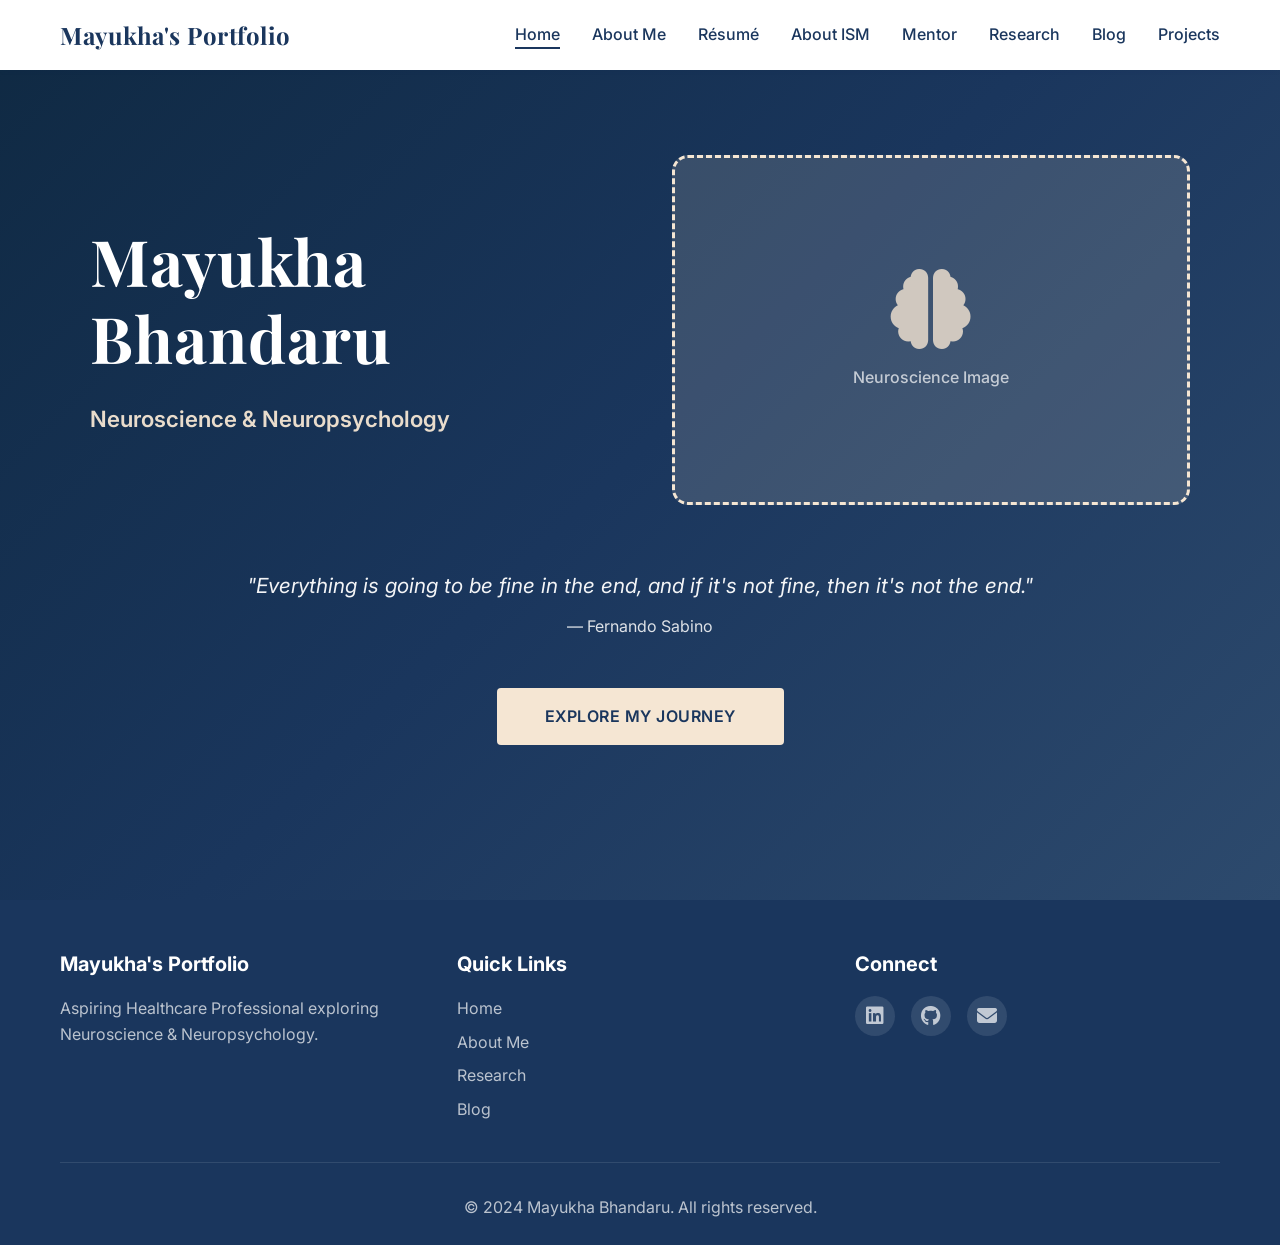
==== commit 6cccc294: "Update to professional design: sharp button corners, Inter font family" ====
--- a/index.html
+++ b/index.html
@@ -6,7 +6,7 @@
     <title>Home | Mayukha Bhandaru</title>
     <link rel="stylesheet" href="css/styles.css">
     <link rel="stylesheet" href="https://cdnjs.cloudflare.com/ajax/libs/font-awesome/6.4.0/css/all.min.css">
-    <link href="https://fonts.googleapis.com/css2?family=Poppins:wght@300;400;500;600;700&family=Playfair+Display:wght@700&display=swap" rel="stylesheet">
+    <link href="https://fonts.googleapis.com/css2?family=Inter:wght@300;400;500;600;700&family=Playfair+Display:wght@600;700&display=swap" rel="stylesheet">
 </head>
 <body>
     <!-- Navigation -->
--- a/css/styles.css
+++ b/css/styles.css
@@ -32,10 +32,11 @@
 }
 
 body {
-    font-family: 'Poppins', sans-serif;
+    font-family: 'Inter', -apple-system, BlinkMacSystemFont, 'Segoe UI', sans-serif;
     color: var(--text-dark);
     line-height: 1.6;
     background-color: var(--bg-white);
+    font-weight: 400;
 }
 
 .container {
@@ -319,13 +320,15 @@
 
 .cta-button {
     display: inline-block;
-    padding: 15px 40px;
+    padding: 16px 48px;
     background: var(--accent-color);
     color: var(--primary-color);
     text-decoration: none;
-    border-radius: 50px;
+    border-radius: 4px;
     font-weight: 600;
-    font-size: 1.1rem;
+    font-size: 1rem;
+    letter-spacing: 0.5px;
+    text-transform: uppercase;
     transition: all 0.3s ease;
     margin: 0 auto;
     display: block;
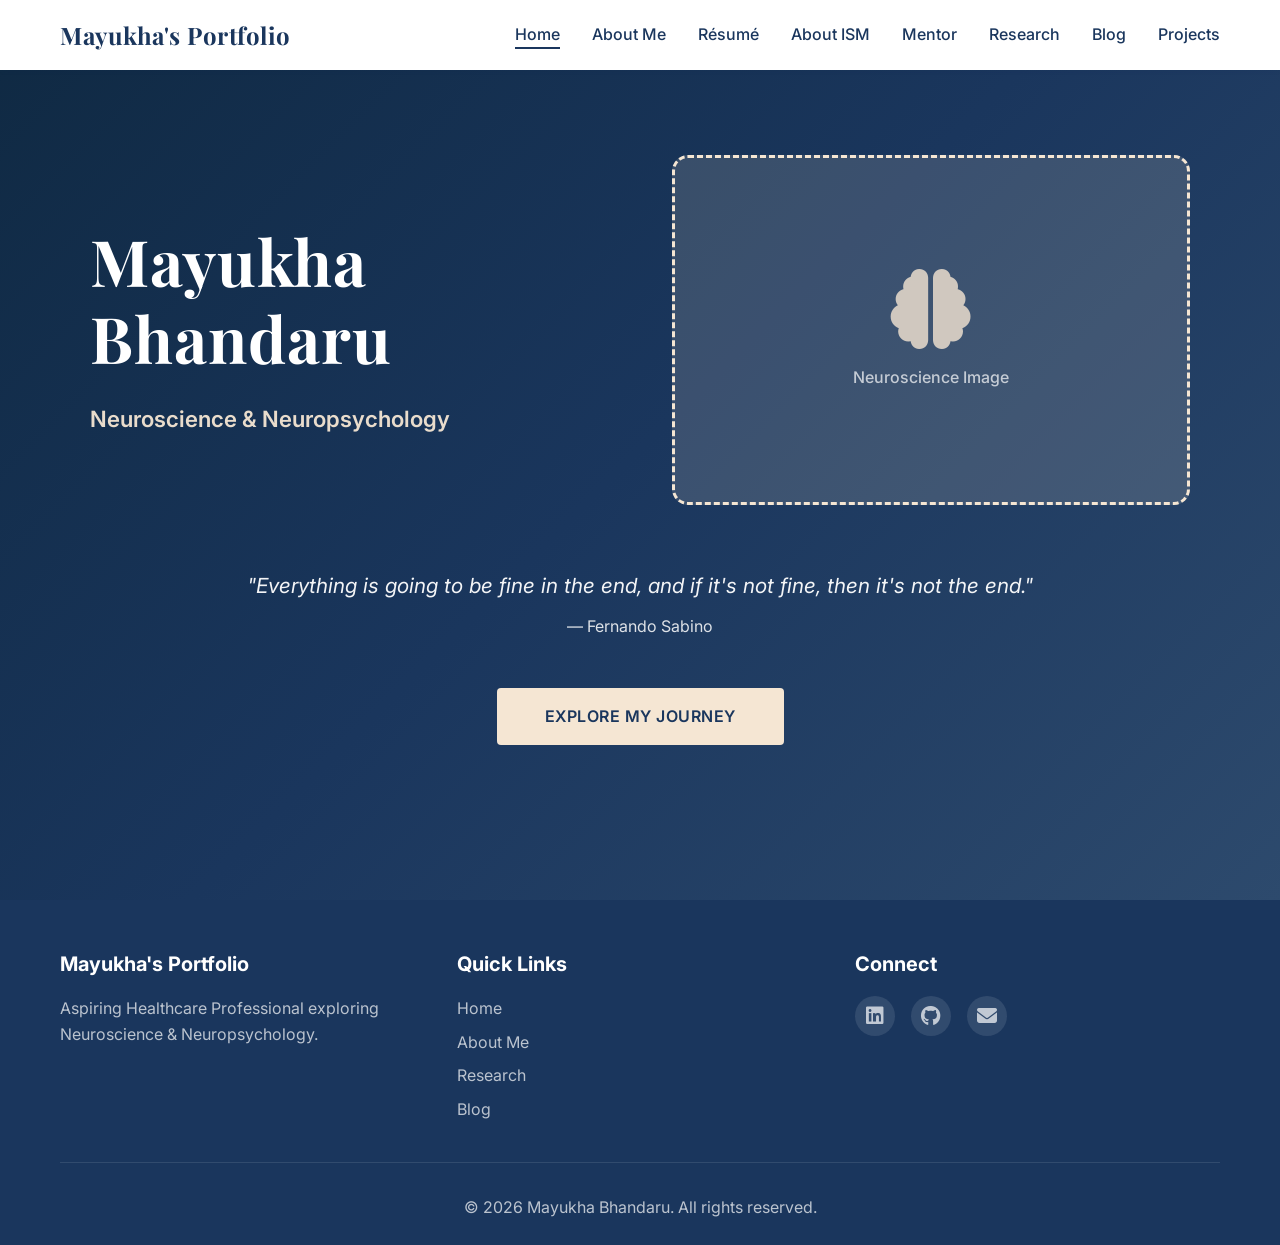
==== commit 64acd854: "Update copyright year to 2026" ====
--- a/index.html
+++ b/index.html
@@ -90,7 +90,7 @@
                 </div>
             </div>
             <div class="footer-bottom">
-                <p>&copy; 2024 Mayukha Bhandaru. All rights reserved.</p>
+                <p>&copy; 2026 Mayukha Bhandaru. All rights reserved.</p>
             </div>
         </div>
     </footer>
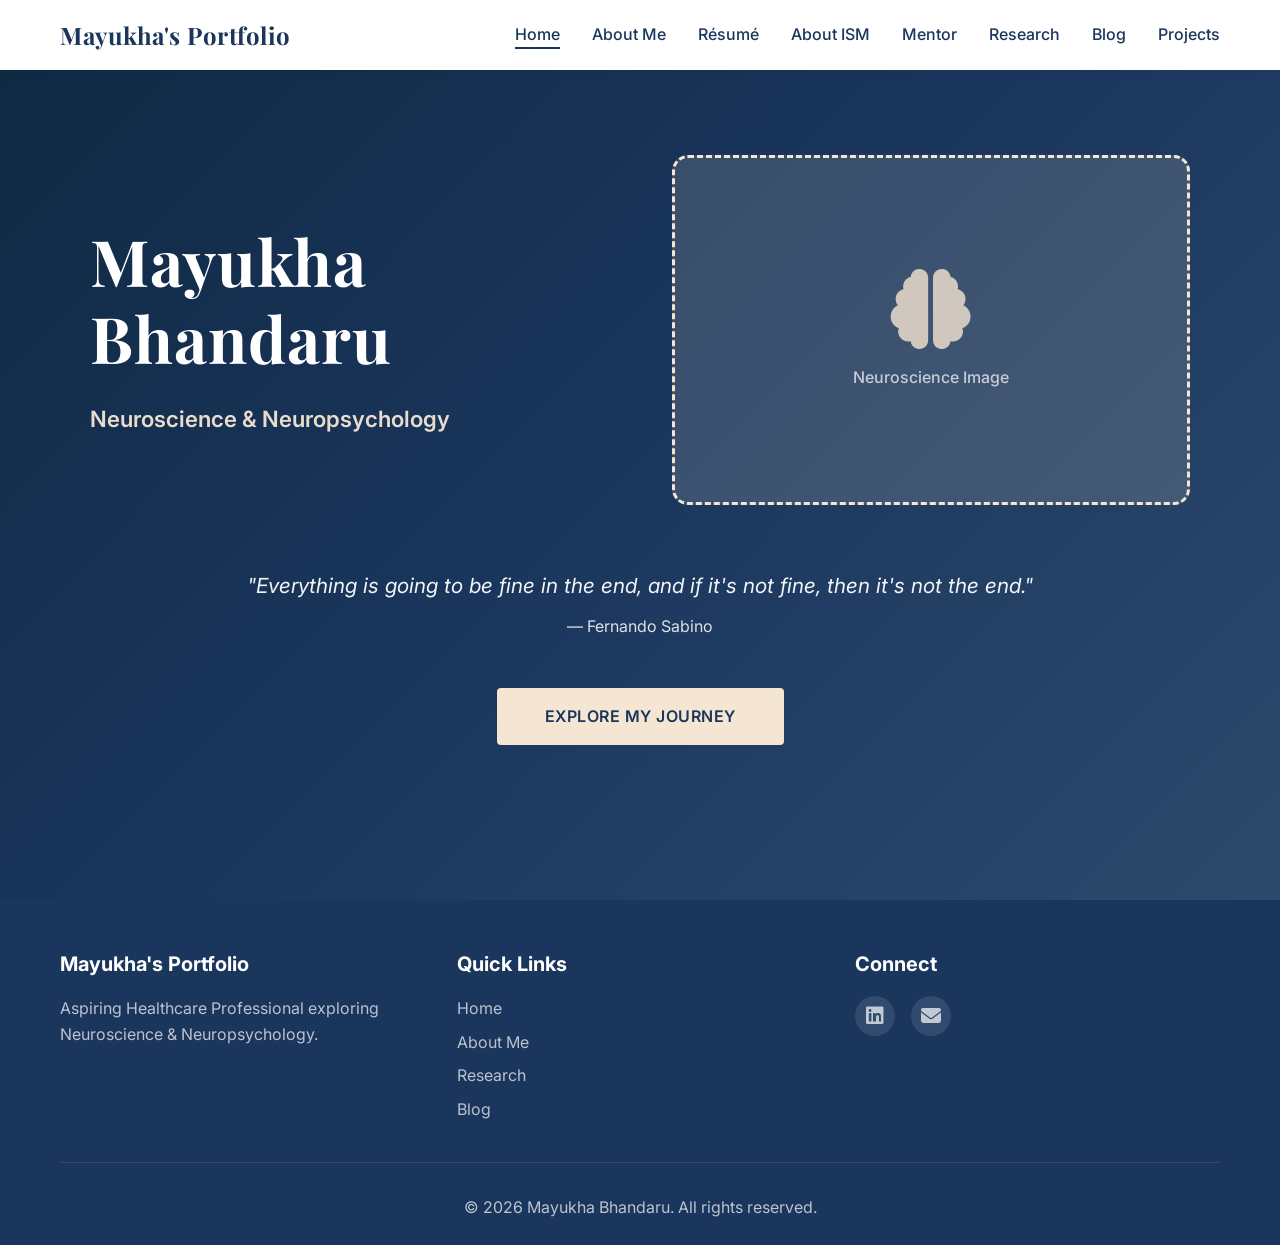
==== commit 738d4659: "Update footer: add LinkedIn link, update email, remove GitHub" ====
--- a/index.html
+++ b/index.html
@@ -83,9 +83,9 @@
                 <div class="footer-section">
                     <h4>Connect</h4>
                     <div class="social-links">
-                        <a href="#"><i class="fab fa-linkedin"></i></a>
-                        <a href="#"><i class="fab fa-github"></i></a>
-                        <a href="mailto:your.email@example.com"><i class="fas fa-envelope"></i></a>
+                        <a href="https://www.linkedin.com/in/mayukha-bhandaru-763126312/" target="_blank"><i class="fab fa-linkedin"></i></a>
+                        
+                        <a href="mailto:mayukhabhandaru@gmail.com"><i class="fas fa-envelope"></i></a>
                     </div>
                 </div>
             </div>
